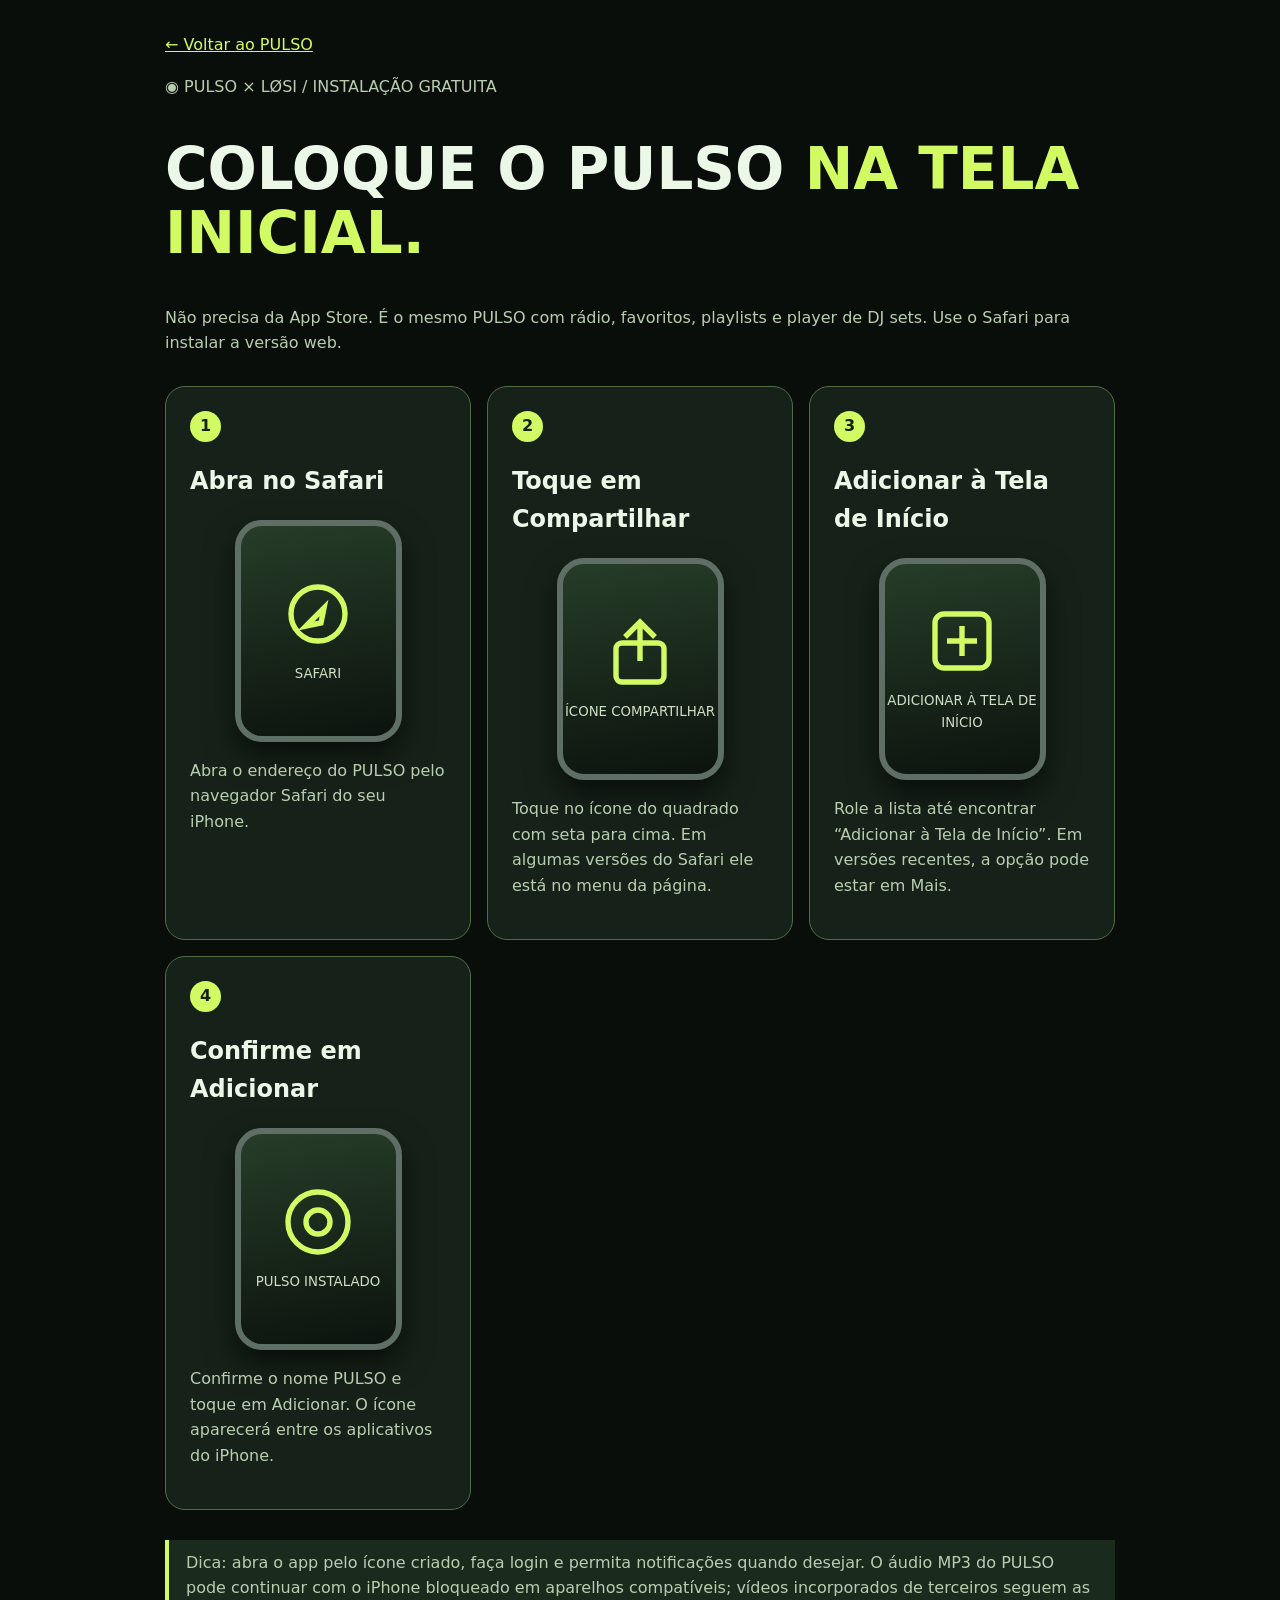
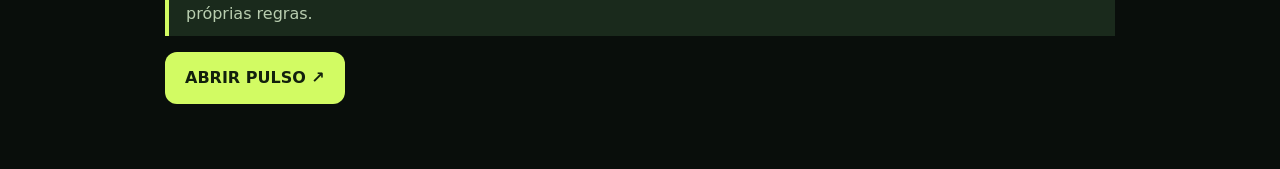
==== ios.html @ 10b93537 "Organiza arquivos do PULSO 5.4.1 na raiz para Cloudflare Pages" ====
<!doctype html><html lang="pt-BR"><head><meta charset="utf-8"><meta name="viewport" content="width=device-width,initial-scale=1"><meta name="theme-color" content="#101914"><title>Instale o PULSO no iPhone — Guia ilustrado</title><link rel="stylesheet" href="pulso51.css"><style>body{background:#090e0b;color:#ebf7e7;font:16px/1.6 system-ui,sans-serif;margin:0}.guide{max-width:950px;margin:auto;padding:32px 19px 65px}a{color:#d2fb63}.guide h1{font-size:clamp(34px,7vw,58px);line-height:1.1}.guide em{color:#d2fb63;font-style:normal}.guide p{color:#b9ceb0}.steps{display:grid;grid-template-columns:repeat(auto-fit,minmax(235px,1fr));gap:16px;margin:30px 0}.step{border:1px solid #526d45;border-radius:20px;background:#162219;padding:24px}.num{background:#d2fb63;color:#16220e;display:inline-grid;place-items:center;border-radius:99px;width:31px;height:31px;font-weight:900}.phone{height:210px;margin:16px auto;max-width:155px;border:6px solid #606f65;border-radius:27px;background:linear-gradient(170deg,#263d28,#0c130e);display:flex;align-items:center;justify-content:center;flex-direction:column;gap:13px;box-shadow:0 14px 30px #0009}.phone svg{width:72px;height:72px;stroke:#d2fb63;stroke-width:1.8;fill:none}.phone small{text-align:center;color:#cfe0c8}.note{border-left:4px solid #d2fb63;padding:10px 17px;background:#1a2a1c}.cta{background:#d2fb63;color:#12200d;border:0;border-radius:12px;padding:13px 20px;font-weight:900;display:inline-block;text-decoration:none}</style></head><body><main class="guide"><a href="./">← Voltar ao PULSO</a><p>◉ PULSO × LØSI / INSTALAÇÃO GRATUITA</p><h1>COLOQUE O PULSO <em>NA TELA INICIAL.</em></h1><p>Não precisa da App Store. É o mesmo PULSO com rádio, favoritos, playlists e player de DJ sets. Use o Safari para instalar a versão web.</p><div class="steps"><article class="step"><span class="num">1</span><h2>Abra no Safari</h2><div class="phone"><svg viewBox="0 0 24 24"><circle cx="12" cy="12" r="9"/><path d="m10 14 4-4-1 5-5 1 2-2Z"/></svg><small>SAFARI</small></div><p>Abra o endereço do PULSO pelo navegador Safari do seu iPhone.</p></article><article class="step"><span class="num">2</span><h2>Toque em Compartilhar</h2><div class="phone"><svg viewBox="0 0 24 24"><rect x="4" y="9" width="16" height="13" rx="2"/><path d="M12 15V2m-5 5 5-5 5 5"/></svg><small>ÍCONE COMPARTILHAR</small></div><p>Toque no ícone do quadrado com seta para cima. Em algumas versões do Safari ele está no menu da página.</p></article><article class="step"><span class="num">3</span><h2>Adicionar à Tela de Início</h2><div class="phone"><svg viewBox="0 0 24 24"><rect x="3" y="3" width="18" height="18" rx="3"/><path d="M12 7v10M7 12h10"/></svg><small>ADICIONAR À TELA DE INÍCIO</small></div><p>Role a lista até encontrar “Adicionar à Tela de Início”. Em versões recentes, a opção pode estar em Mais.</p></article><article class="step"><span class="num">4</span><h2>Confirme em Adicionar</h2><div class="phone"><svg viewBox="0 0 24 24"><circle cx="12" cy="12" r="10"/><circle cx="12" cy="12" r="4"/><path d="M12 12h.01"/></svg><small>PULSO INSTALADO</small></div><p>Confirme o nome PULSO e toque em Adicionar. O ícone aparecerá entre os aplicativos do iPhone.</p></article></div><p class="note">Dica: abra o app pelo ícone criado, faça login e permita notificações quando desejar. O áudio MP3 do PULSO pode continuar com o iPhone bloqueado em aparelhos compatíveis; vídeos incorporados de terceiros seguem as próprias regras.</p><a class="cta" href="./">ABRIR PULSO ↗</a></main></body></html>
---- pulso51.css ----
/* PULSO 5.1 — iPhone, Android, gallery avatar, streaming, help */
.p51-avatar-uploader{border:1px solid #426144;padding:16px;border-radius:16px;background:#132016}
.p51-avatar-uploader>label,.p51-alternative{font-size:11px;font-weight:800;letter-spacing:.06em;color:#ddf5bd;display:block}
.p51-avatar-row{display:flex;gap:16px;align-items:center;margin:12px 0}
.p51-avatar-row img,.p51-avatar-placeholder{object-fit:cover;width:85px;height:85px;min-width:85px;border-radius:50%;border:2px solid #cefa67;background:#273e2b;display:grid;place-items:center;font-size:32px;color:#d2fb63}
.p51-avatar-row img[hidden],.p51-avatar-placeholder[hidden]{display:none}
.p51-avatar-row input[type=file]{width:100%;font-size:12px;padding:9px;max-width:440px}
.p51-avatar-row small{display:block;color:#acc3a4;font-size:11px;margin-top:8px;line-height:1.6}
.p51-alternative{margin-top:14px}
.p51-alternative input{margin-top:8px}
.p51-section{margin:18px auto 80px;padding:36px;border-radius:26px;border:1px solid #365039;background:radial-gradient(circle at 95% 0%,#496e2b35,transparent 42%),#101914;color:#e7f4db}
.p51-heading h2{font-size:clamp(25px,4vw,43px);margin:8px 0;font-family:'Space Grotesk',sans-serif}
.p51-heading em{color:#d2fb63;font-style:normal}.p51-heading p{color:#acbea7;line-height:1.6;max-width:700px;font-size:13px}
.p51-stream-search,.p51-stream-preview{max-width:880px;margin-top:25px}.p51-stream-search>label,.p51-stream-preview>label{display:block;color:#bdda9d;font-weight:800;font-size:10px;letter-spacing:1.4px;margin-bottom:9px}
.p51-stream-search>div,.p51-stream-preview>div:first-of-type{display:flex;gap:8px}.p51-stream-search input,.p51-stream-preview input{min-width:0;flex:1;padding:13px 15px;border-radius:12px;border:1px solid #415e42;background:#17251b;color:#fff;font-size:15px}
.p51-stream-search button,.p51-stream-preview button,.p51-stream-links a{border:0;border-radius:12px;padding:13px 18px;background:#d2fb63;color:#121d10;font-weight:800;cursor:pointer;text-decoration:none}
.p51-stream-links{display:flex;gap:9px;flex-wrap:wrap;margin-top:14px}.p51-stream-links[hidden]{display:none}.p51-stream-links a{background:#24372a;border:1px solid #698451;color:#e3f6d6}
#p51StreamingStatus{color:#c1d4b6;font-size:12px;line-height:1.6}.p51-embed{margin-top:13px}.p51-embed iframe{display:block;width:100%;min-height:180px;border:0;border-radius:15px;background:#1c211e}
.p51-install-bar{position:fixed;z-index:130;bottom:12px;left:50%;transform:translateX(-50%);width:min(750px,calc(100% - 24px));display:flex;gap:13px;align-items:center;padding:12px 45px 12px 14px;border:1px solid #789a5b;border-radius:16px;background:#111f15f5;box-shadow:0 10px 40px #000b;backdrop-filter:blur(16px);color:#e7f3e2;font-family:'Space Grotesk',sans-serif}
.p51-install-bar[hidden]{display:none}.p51-appmark{background:#d2fb63;color:#14200e;width:40px;height:40px;flex:none;border-radius:11px;display:grid;place-items:center;font-size:27px}.p51-install-bar>div{flex:1;min-width:0}.p51-install-bar strong{display:block;font-size:11px;letter-spacing:.04em}.p51-install-bar small{display:block;font-size:10px;color:#b5c5a9;margin-top:4px}
.p51-install-bar>button:not(.p51-install-close),.p51-install-bar>a{font-size:11px;font-weight:800;white-space:nowrap;text-decoration:none;border-radius:9px;padding:10px;background:#d2fb63;color:#14200e;border:0;cursor:pointer}.p51-install-bar>a{background:#273d2a;color:#e3f4df;border:1px solid #527a4a}
.p51-install-close{position:absolute;right:7px;top:5px;background:none;border:0;color:#bbc9b9;font-size:22px;cursor:pointer}
.p51-help-button{position:fixed;right:18px;bottom:94px;z-index:151;display:flex;align-items:center;gap:7px;padding:11px 15px;background:#d2fb63;border:0;border-radius:99px;color:#14200e;font-weight:900;font-family:'Space Grotesk',sans-serif;cursor:pointer;box-shadow:0 8px 26px #000c}.p51-help-button svg{width:19px;height:19px;fill:none;stroke:#14200e;stroke-width:1.8}
.p51-help-dialog{position:fixed;right:16px;bottom:147px;z-index:151;width:min(400px,calc(100vw - 24px));height:min(570px,calc(100dvh - 170px));border:1px solid #658256;border-radius:20px;background:#101b15;color:#edf9e7;box-shadow:0 20px 55px #000e;display:flex;flex-direction:column;overflow:hidden}.p51-help-dialog[hidden]{display:none}
.p51-help-dialog header{padding:17px 19px;background:#1d2b20;display:flex;justify-content:space-between;align-items:center}.p51-help-dialog h2{font-size:17px;margin:6px 0 0}.p51-help-dialog header button{background:none;border:0;color:#fff;font-size:26px;cursor:pointer}.p51-help-messages{overflow-y:auto;flex:1;padding:18px;display:flex;flex-direction:column;gap:12px}.p51-bubble{font-size:12.5px;line-height:1.6;max-width:92%;border-radius:13px;padding:11px 13px;white-space:pre-wrap;overflow-wrap:anywhere}.p51-bubble.bot{background:#28422c;align-self:flex-start}.p51-bubble.user{background:#d2fb63;color:#172211;align-self:flex-end}.p51-questions{display:flex;gap:5px;overflow-x:auto;padding:0 12px 9px}.p51-questions button{font-size:10px;color:#e7f6dd;background:#26372b;border:1px solid #526d49;border-radius:99px;white-space:nowrap;padding:8px;cursor:pointer}.p51-help-dialog form{display:flex;gap:5px;padding:9px 12px}.p51-help-dialog form input{flex:1;min-width:0;background:#1e2d21;color:white;border:1px solid #536e48;border-radius:10px;padding:11px}.p51-help-dialog form button{border:0;background:#d2fb63;color:#17220f;border-radius:10px;width:40px;font-size:17px;cursor:pointer}.p51-help-dialog>small{display:block;font-size:9px;line-height:1.5;color:#9cb59b;padding:0 12px 12px}
.p51-visually-hidden,.sr-only{position:absolute!important;width:1px;height:1px;overflow:hidden;clip-path:inset(50%)}
/* Accurate, touch-friendly position controls on phones */
@media(max-width:680px){
 .pulso-deck-timeline{position:sticky;top:-1px;z-index:5;margin:6px -6px 11px;padding:12px 10px 8px;border:1px solid #456a43;border-radius:13px;background:#18291bf5;backdrop-filter:blur(10px)}
 .pulso-deck-time{font-size:15px;letter-spacing:.2px}.pulso-deck-time time{font-size:15px;font-weight:800;color:#e4ffb9;font-variant-numeric:tabular-nums;min-width:49px}
 .pulso-deck-time>span{font-size:9px;letter-spacing:.2px;text-align:center}
 .pulso-deck-timeline .pulso-seek{margin-top:7px;height:42px;touch-action:pan-y}
 .pulso-deck-timeline .pulso-seek::-webkit-slider-thumb{width:25px;height:25px;margin-top:-9px;border-width:3px}
 .radio-seek-group{position:sticky;top:0;z-index:2;background:#132015f2;padding:11px 15px 12px;border-bottom:1px solid #496343}
 .radio-time-row #radioElapsed,.radio-time-row #radioDuration{font-size:16px;font-weight:900;color:#e7ffb4}
 .radio-time-hint{font-size:8px;letter-spacing:0}
 #radioSeek{height:44px;margin-top:4px}#radioSeek::-webkit-slider-thumb{width:26px;height:26px;margin-top:-9px}
 .radio-jump{display:grid;grid-template-columns:auto minmax(100px,1fr) 57px;gap:8px;padding:12px 14px 16px}
 .radio-jump>label{font-size:10px}.radio-jump input{width:100%;height:45px;font-size:16px}.radio-jump button{height:45px}.radio-jump #radioSpeedWrap{grid-column:1/-1;justify-self:end;margin-left:0}
 .pulso-deck-actions input.pulso-minute{height:44px;min-width:110px;font-size:16px}
 .p51-section{padding:24px 14px;margin:8px auto 50px}.p51-stream-search>div,.p51-stream-preview>div:first-of-type{flex-direction:column}.p51-stream-search button,.p51-stream-preview button{min-height:45px}
 .p51-install-bar{bottom:calc(72px + env(safe-area-inset-bottom));width:calc(100% - 20px);gap:8px;padding:9px 27px 9px 9px}.p51-appmark{width:32px;height:32px;font-size:22px}.p51-install-bar strong{font-size:9px}.p51-install-bar small{font-size:8px}.p51-install-bar>a,.p51-install-bar>button:not(.p51-install-close){padding:7px 6px;font-size:9px;white-space:normal;text-align:center;max-width:75px}
 .p51-help-button{bottom:calc(149px + env(safe-area-inset-bottom));right:10px;font-size:11px}.p51-help-dialog{bottom:calc(206px + env(safe-area-inset-bottom));right:8px;height:min(540px,calc(100dvh - 220px))}
}

.p51-install-bar>a[hidden]{display:none!important}

.p51-install-bar>button[hidden],.p51-install-bar>a[hidden]{display:none!important}
@media(max-width:420px){.p51-install-bar{gap:5px}.p51-install-bar>div{flex:1 1 75px}.p51-install-bar>a,.p51-install-bar>button:not(.p51-install-close){font-size:9px;max-width:82px}}
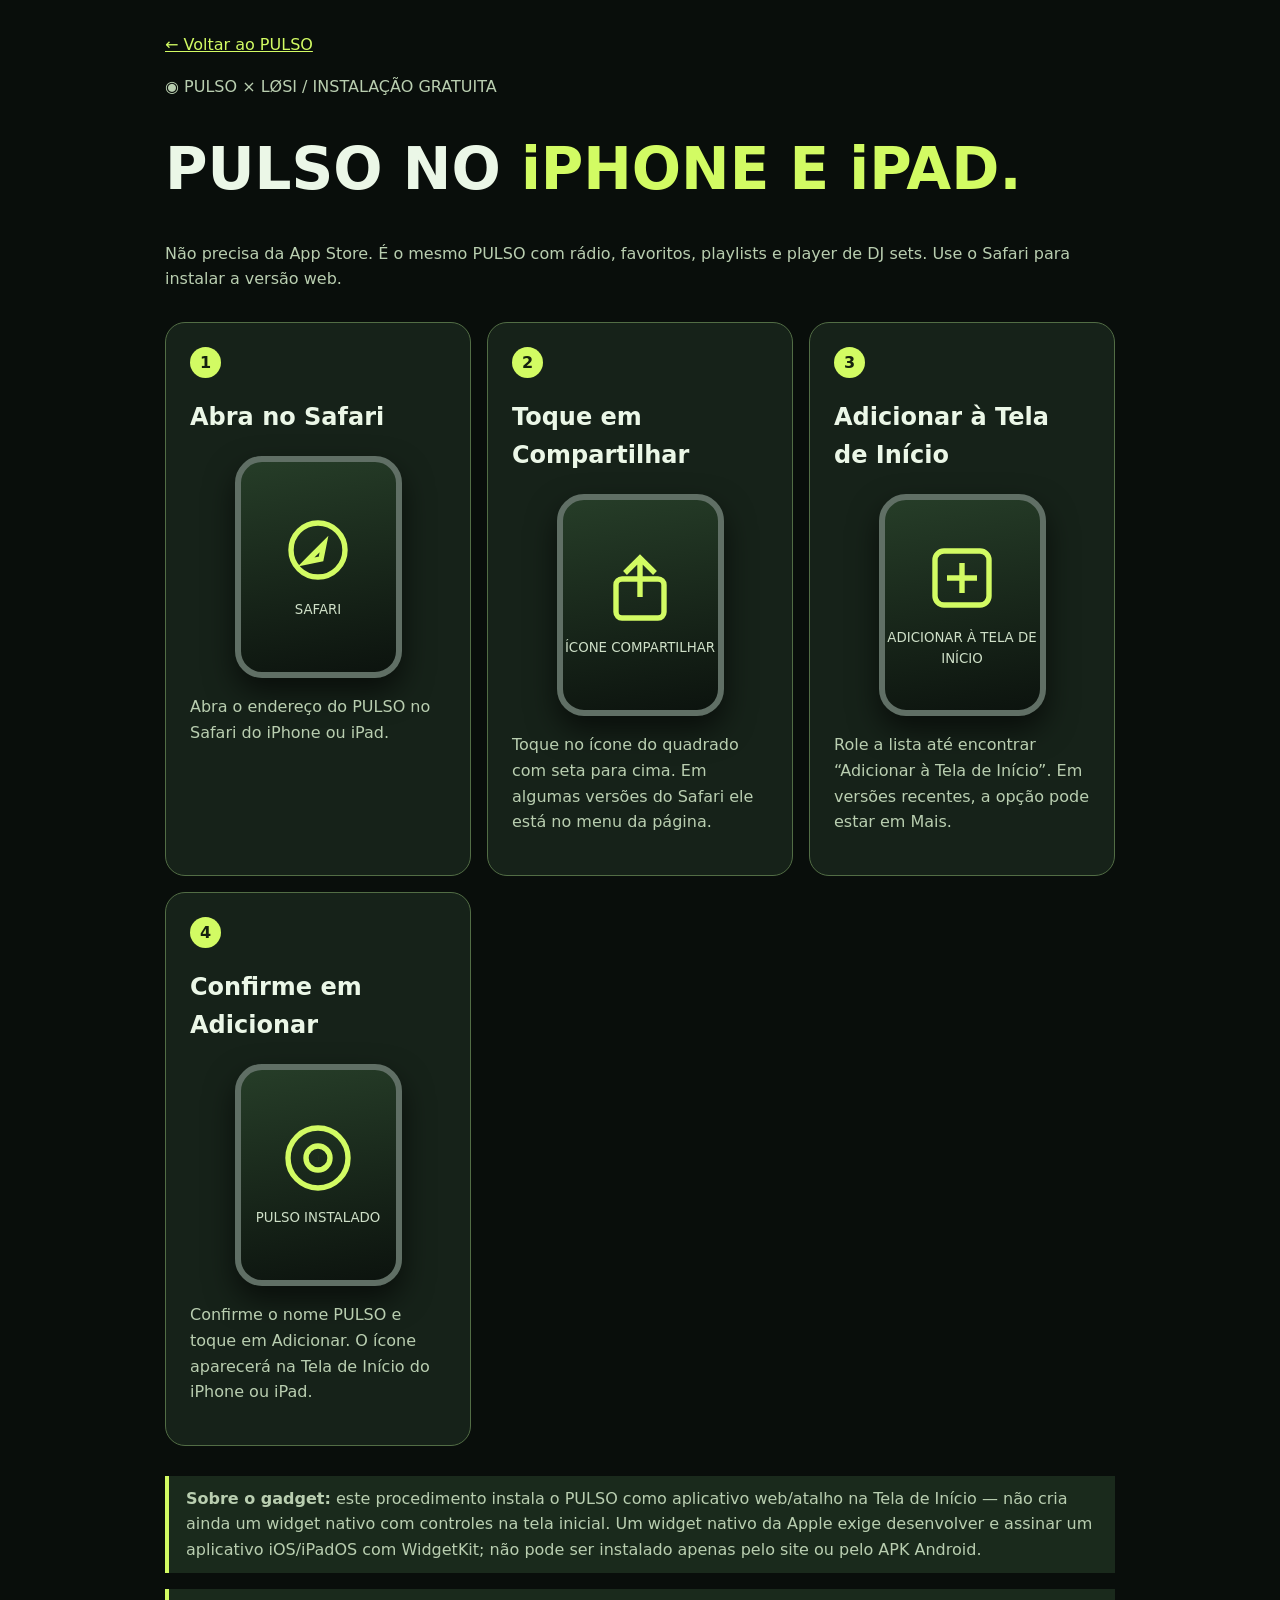
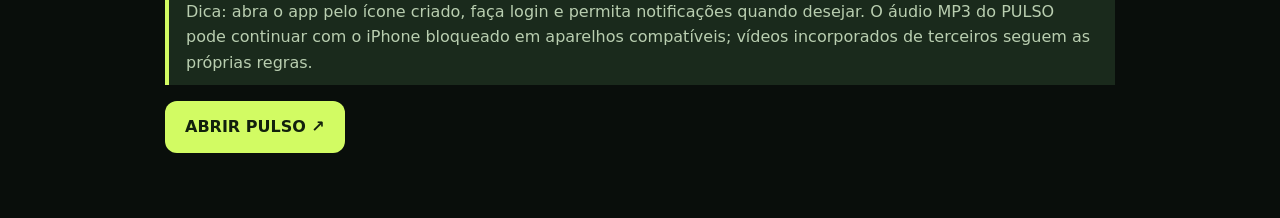
==== commit 12c545d5: "Expand PULSO iOS install guide for iPhone and iPad" ====
--- a/ios.html
+++ b/ios.html
@@ -1 +1 @@
-<!doctype html><html lang="pt-BR"><head><meta charset="utf-8"><meta name="viewport" content="width=device-width,initial-scale=1"><meta name="theme-color" content="#101914"><title>Instale o PULSO no iPhone — Guia ilustrado</title><link rel="stylesheet" href="pulso51.css"><style>body{background:#090e0b;color:#ebf7e7;font:16px/1.6 system-ui,sans-serif;margin:0}.guide{max-width:950px;margin:auto;padding:32px 19px 65px}a{color:#d2fb63}.guide h1{font-size:clamp(34px,7vw,58px);line-height:1.1}.guide em{color:#d2fb63;font-style:normal}.guide p{color:#b9ceb0}.steps{display:grid;grid-template-columns:repeat(auto-fit,minmax(235px,1fr));gap:16px;margin:30px 0}.step{border:1px solid #526d45;border-radius:20px;background:#162219;padding:24px}.num{background:#d2fb63;color:#16220e;display:inline-grid;place-items:center;border-radius:99px;width:31px;height:31px;font-weight:900}.phone{height:210px;margin:16px auto;max-width:155px;border:6px solid #606f65;border-radius:27px;background:linear-gradient(170deg,#263d28,#0c130e);display:flex;align-items:center;justify-content:center;flex-direction:column;gap:13px;box-shadow:0 14px 30px #0009}.phone svg{width:72px;height:72px;stroke:#d2fb63;stroke-width:1.8;fill:none}.phone small{text-align:center;color:#cfe0c8}.note{border-left:4px solid #d2fb63;padding:10px 17px;background:#1a2a1c}.cta{background:#d2fb63;color:#12200d;border:0;border-radius:12px;padding:13px 20px;font-weight:900;display:inline-block;text-decoration:none}</style></head><body><main class="guide"><a href="./">← Voltar ao PULSO</a><p>◉ PULSO × LØSI / INSTALAÇÃO GRATUITA</p><h1>COLOQUE O PULSO <em>NA TELA INICIAL.</em></h1><p>Não precisa da App Store. É o mesmo PULSO com rádio, favoritos, playlists e player de DJ sets. Use o Safari para instalar a versão web.</p><div class="steps"><article class="step"><span class="num">1</span><h2>Abra no Safari</h2><div class="phone"><svg viewBox="0 0 24 24"><circle cx="12" cy="12" r="9"/><path d="m10 14 4-4-1 5-5 1 2-2Z"/></svg><small>SAFARI</small></div><p>Abra o endereço do PULSO pelo navegador Safari do seu iPhone.</p></article><article class="step"><span class="num">2</span><h2>Toque em Compartilhar</h2><div class="phone"><svg viewBox="0 0 24 24"><rect x="4" y="9" width="16" height="13" rx="2"/><path d="M12 15V2m-5 5 5-5 5 5"/></svg><small>ÍCONE COMPARTILHAR</small></div><p>Toque no ícone do quadrado com seta para cima. Em algumas versões do Safari ele está no menu da página.</p></article><article class="step"><span class="num">3</span><h2>Adicionar à Tela de Início</h2><div class="phone"><svg viewBox="0 0 24 24"><rect x="3" y="3" width="18" height="18" rx="3"/><path d="M12 7v10M7 12h10"/></svg><small>ADICIONAR À TELA DE INÍCIO</small></div><p>Role a lista até encontrar “Adicionar à Tela de Início”. Em versões recentes, a opção pode estar em Mais.</p></article><article class="step"><span class="num">4</span><h2>Confirme em Adicionar</h2><div class="phone"><svg viewBox="0 0 24 24"><circle cx="12" cy="12" r="10"/><circle cx="12" cy="12" r="4"/><path d="M12 12h.01"/></svg><small>PULSO INSTALADO</small></div><p>Confirme o nome PULSO e toque em Adicionar. O ícone aparecerá entre os aplicativos do iPhone.</p></article></div><p class="note">Dica: abra o app pelo ícone criado, faça login e permita notificações quando desejar. O áudio MP3 do PULSO pode continuar com o iPhone bloqueado em aparelhos compatíveis; vídeos incorporados de terceiros seguem as próprias regras.</p><a class="cta" href="./">ABRIR PULSO ↗</a></main></body></html>+<!doctype html><html lang="pt-BR"><head><meta charset="utf-8"><meta name="viewport" content="width=device-width,initial-scale=1"><meta name="theme-color" content="#101914"><title>Instale o PULSO no iPhone e iPad — Guia ilustrado</title><link rel="stylesheet" href="pulso51.css"><style>body{background:#090e0b;color:#ebf7e7;font:16px/1.6 system-ui,sans-serif;margin:0}.guide{max-width:950px;margin:auto;padding:32px 19px 65px}a{color:#d2fb63}.guide h1{font-size:clamp(34px,7vw,58px);line-height:1.1}.guide em{color:#d2fb63;font-style:normal}.guide p{color:#b9ceb0}.steps{display:grid;grid-template-columns:repeat(auto-fit,minmax(235px,1fr));gap:16px;margin:30px 0}.step{border:1px solid #526d45;border-radius:20px;background:#162219;padding:24px}.num{background:#d2fb63;color:#16220e;display:inline-grid;place-items:center;border-radius:99px;width:31px;height:31px;font-weight:900}.phone{height:210px;margin:16px auto;max-width:155px;border:6px solid #606f65;border-radius:27px;background:linear-gradient(170deg,#263d28,#0c130e);display:flex;align-items:center;justify-content:center;flex-direction:column;gap:13px;box-shadow:0 14px 30px #0009}.phone svg{width:72px;height:72px;stroke:#d2fb63;stroke-width:1.8;fill:none}.phone small{text-align:center;color:#cfe0c8}.note{border-left:4px solid #d2fb63;padding:10px 17px;background:#1a2a1c}.cta{background:#d2fb63;color:#12200d;border:0;border-radius:12px;padding:13px 20px;font-weight:900;display:inline-block;text-decoration:none}</style></head><body><main class="guide"><a href="./">← Voltar ao PULSO</a><p>◉ PULSO × LØSI / INSTALAÇÃO GRATUITA</p><h1>PULSO NO <em>iPHONE E iPAD.</em></h1><p>Não precisa da App Store. É o mesmo PULSO com rádio, favoritos, playlists e player de DJ sets. Use o Safari para instalar a versão web.</p><div class="steps"><article class="step"><span class="num">1</span><h2>Abra no Safari</h2><div class="phone"><svg viewBox="0 0 24 24"><circle cx="12" cy="12" r="9"/><path d="m10 14 4-4-1 5-5 1 2-2Z"/></svg><small>SAFARI</small></div><p>Abra o endereço do PULSO no Safari do iPhone ou iPad.</p></article><article class="step"><span class="num">2</span><h2>Toque em Compartilhar</h2><div class="phone"><svg viewBox="0 0 24 24"><rect x="4" y="9" width="16" height="13" rx="2"/><path d="M12 15V2m-5 5 5-5 5 5"/></svg><small>ÍCONE COMPARTILHAR</small></div><p>Toque no ícone do quadrado com seta para cima. Em algumas versões do Safari ele está no menu da página.</p></article><article class="step"><span class="num">3</span><h2>Adicionar à Tela de Início</h2><div class="phone"><svg viewBox="0 0 24 24"><rect x="3" y="3" width="18" height="18" rx="3"/><path d="M12 7v10M7 12h10"/></svg><small>ADICIONAR À TELA DE INÍCIO</small></div><p>Role a lista até encontrar “Adicionar à Tela de Início”. Em versões recentes, a opção pode estar em Mais.</p></article><article class="step"><span class="num">4</span><h2>Confirme em Adicionar</h2><div class="phone"><svg viewBox="0 0 24 24"><circle cx="12" cy="12" r="10"/><circle cx="12" cy="12" r="4"/><path d="M12 12h.01"/></svg><small>PULSO INSTALADO</small></div><p>Confirme o nome PULSO e toque em Adicionar. O ícone aparecerá na Tela de Início do iPhone ou iPad.</p></article></div><p class="note"><strong>Sobre o gadget:</strong> este procedimento instala o PULSO como aplicativo web/atalho na Tela de Início — não cria ainda um widget nativo com controles na tela inicial. Um widget nativo da Apple exige desenvolver e assinar um aplicativo iOS/iPadOS com WidgetKit; não pode ser instalado apenas pelo site ou pelo APK Android.</p><p class="note">Dica: abra o app pelo ícone criado, faça login e permita notificações quando desejar. O áudio MP3 do PULSO pode continuar com o iPhone bloqueado em aparelhos compatíveis; vídeos incorporados de terceiros seguem as próprias regras.</p><a class="cta" href="./">ABRIR PULSO ↗</a></main></body></html>
